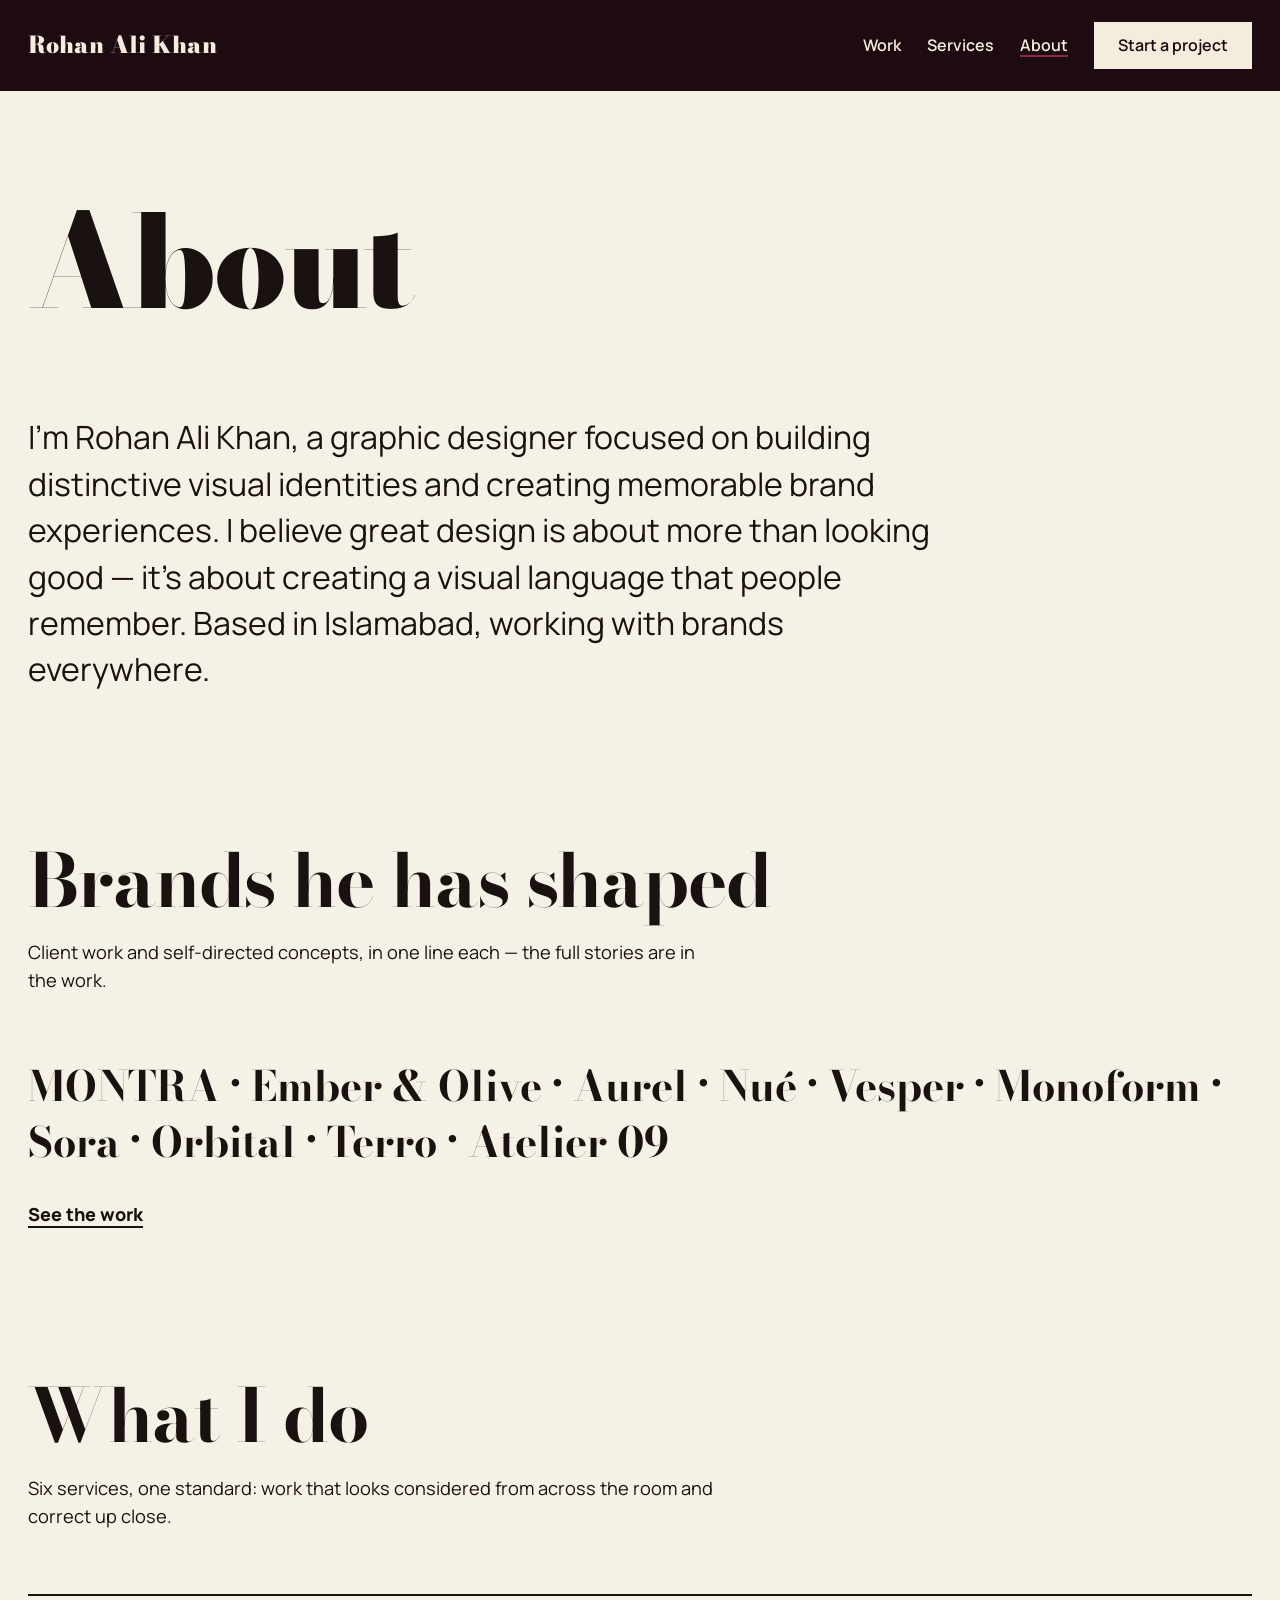
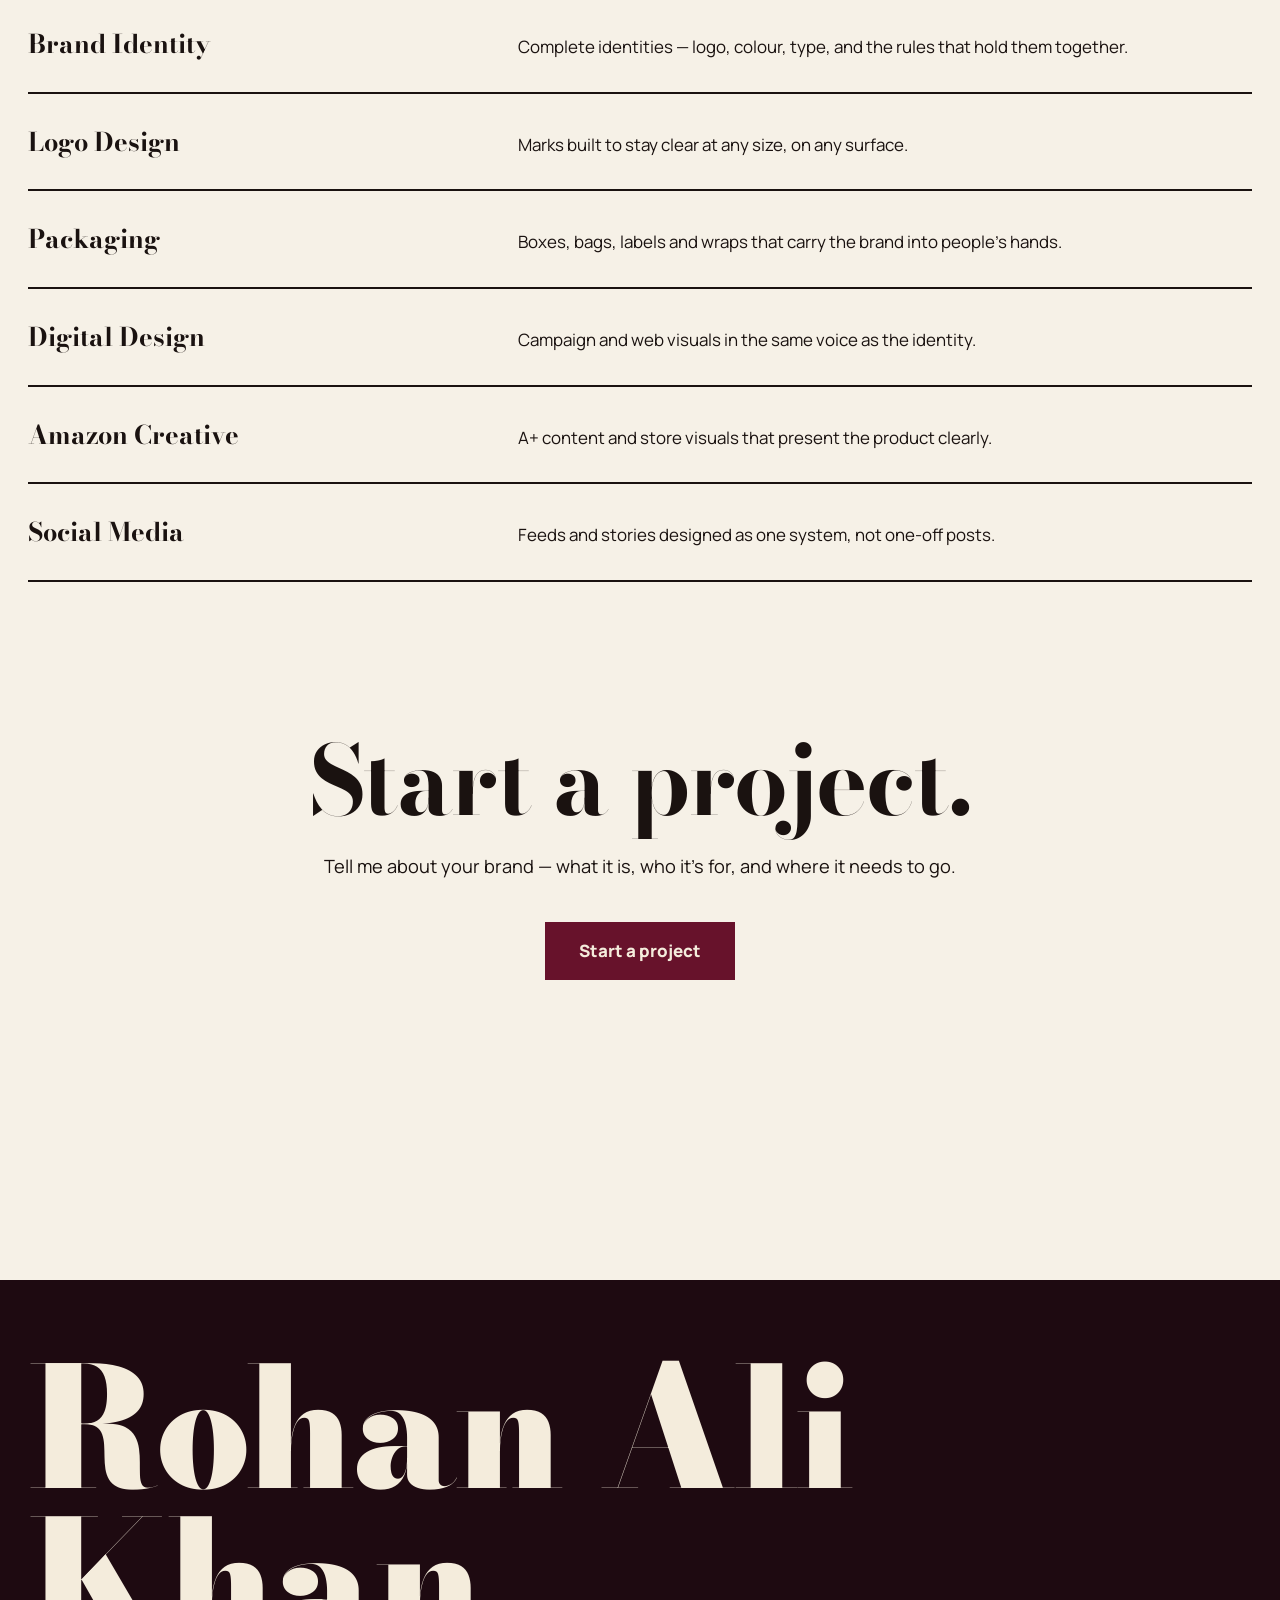
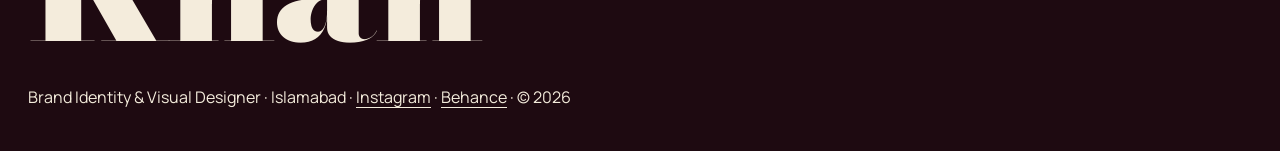
==== about.html @ f323a40a "Rebuild — wine theme, 7 pages, JavaScript interactions, interactive 3D hero form" ====
<!DOCTYPE html>
<html lang="en">
<head>
<meta charset="UTF-8">
<meta name="viewport" content="width=device-width, initial-scale=1.0">
<title>About — Rohan Ali Khan</title>
<meta name="description" content="About Rohan Ali Khan — graphic designer in Islamabad focused on distinctive visual identities and memorable brand experiences. Services: brand identity, logo design, packaging, digital design, Amazon creative, social media.">
<meta property="og:title" content="About — Rohan Ali Khan">
<meta property="og:type" content="website">
<script>document.documentElement.className += " js";</script>
<link rel="preconnect" href="https://fonts.googleapis.com">
<link rel="preconnect" href="https://fonts.gstatic.com" crossorigin>
<link href="https://fonts.googleapis.com/css2?family=Bodoni+Moda:ital,opsz,wght@0,6..96,500;0,6..96,700;0,6..96,900;1,6..96,500;1,6..96,700&family=Manrope:wght@400;600;800&display=swap" rel="stylesheet">
<link rel="stylesheet" href="assets/css/style.css">
</head>
<body>
<a class="skip" href="#about">Skip to about</a>

<header class="nav">
  <a class="wordmark" href="index.html">Rohan Ali Khan</a>
  <button class="menu-btn" aria-expanded="false" aria-controls="navlinks">Menu</button>
  <nav id="navlinks" aria-label="Sections">
    <a href="work.html">Work</a>
    <a href="about.html#services">Services</a>
    <a href="about.html" aria-current="page">About</a>
    <a class="nav-cta" href="contact.html">Start a project</a>
  </nav>
</header>

<main>
  <div class="page-hero">
    <div class="wrap">
      <h1>About</h1>
    </div>
  </div>

  <section id="about" style="padding-top:70px">
    <div class="wrap reveal">
      <p class="about-copy">I&rsquo;m Rohan Ali Khan, a graphic designer focused on building distinctive visual identities and creating memorable brand experiences. I believe great design is about more than looking good — it&rsquo;s about creating a visual language that people remember. Based in Islamabad, working with brands everywhere.</p>
    </div>
  </section>

  <section>
    <div class="wrap reveal">
      <div class="section-head">
        <h2>Brands he has shaped</h2>
        <p>Client work and self-directed concepts, in one line each — the full stories are in the work.</p>
      </div>
      <p class="brand-names">MONTRA · Ember &amp; Olive · Aurel · Nu&eacute; · Vesper · Monoform · Sora · Orbital · Terro · Atelier 09</p>
      <p style="margin-top:30px"><a class="text-link" href="work.html">See the work</a></p>
    </div>
  </section>

  <section id="services">
    <div class="wrap">
      <div class="section-head reveal">
        <h2>What I do</h2>
        <p>Six services, one standard: work that looks considered from across the room and correct up close.</p>
      </div>
      <dl class="service-list reveal">
        <div class="service-row"><dt>Brand Identity</dt><dd>Complete identities — logo, colour, type, and the rules that hold them together.</dd></div>
        <div class="service-row"><dt>Logo Design</dt><dd>Marks built to stay clear at any size, on any surface.</dd></div>
        <div class="service-row"><dt>Packaging</dt><dd>Boxes, bags, labels and wraps that carry the brand into people&rsquo;s hands.</dd></div>
        <div class="service-row"><dt>Digital Design</dt><dd>Campaign and web visuals in the same voice as the identity.</dd></div>
        <div class="service-row"><dt>Amazon Creative</dt><dd>A+ content and store visuals that present the product clearly.</dd></div>
        <div class="service-row"><dt>Social Media</dt><dd>Feeds and stories designed as one system, not one-off posts.</dd></div>
      </dl>
    </div>
  </section>

  <section class="contact">
    <div class="wrap reveal">
      <h2>Start a project.</h2>
      <p>Tell me about your brand — what it is, who it&rsquo;s for, and where it needs to go.</p>
      <div class="contact-actions">
        <a class="btn" href="contact.html">Start a project</a>
      </div>
    </div>
  </section>
</main>

<footer class="footer">
  <p class="footer-name">Rohan Ali Khan</p>
  <p class="footer-small">Brand Identity &amp; Visual Designer · Islamabad · <a href="https://www.instagram.com/rohaan_alie/" target="_blank" rel="noopener">Instagram</a> · <a href="https://www.behance.net/rohanalikhan2" target="_blank" rel="noopener">Behance</a> · &copy; 2026</p>
</footer>

<script src="assets/js/main.js" defer></script>
</body>
</html>
---- assets/css/style.css ----
/* Rohan Ali Khan — theme: warm cream, espresso ink, Aurel wine (from his Aurel identity).
   Dark wine-black for hero, dark chapters and footer. Bodoni Moda + Manrope (his own pairing).
   Square corners. Motion: marquee, one reveal pattern, cursor preview, one 3D form. */
:root {
  --paper: #f6f1e7;
  --paper-deep: #ece2cd;
  --ink: #1a1210;
  --dark: #1e0a11;
  --dark-2: #2c0f1a;
  --cream: #f4ecdc;
  --accent: #67122b;
  --accent-soft: #8a2a44;
  --measure: 1240px;
  --margin: 28px;
  --ease-out: cubic-bezier(0.23, 1, 0.32, 1);
}
* { box-sizing: border-box; margin: 0; padding: 0; }
html { scroll-behavior: smooth; }
body {
  background: var(--paper); color: var(--ink);
  font-family: "Manrope", Helvetica, sans-serif;
  font-size: 18px; line-height: 1.55;
  -webkit-font-smoothing: antialiased; overflow-x: hidden;
}
img { display: block; max-width: 100%; height: auto; background: var(--paper-deep); }
figure { margin: 0; }
a { color: inherit; }
::selection { background: var(--accent); color: var(--cream); }

.skip { position: absolute; left: -999px; top: 0; background: var(--cream); color: var(--ink); padding: 12px 20px; z-index: 200; text-decoration: none; }
.skip:focus { left: 12px; top: 12px; }
:focus-visible { outline: 3px solid var(--accent); outline-offset: 3px; }
.hero :focus-visible, .block-dark :focus-visible, .nav :focus-visible, .footer :focus-visible { outline-color: var(--cream); }

/* ---------- type ---------- */
h1, h2, h3 { font-family: "Bodoni Moda", Didot, serif; font-weight: 700; letter-spacing: -0.015em; text-wrap: balance; }
h2 { font-size: clamp(2.7rem, 6vw, 4.6rem); line-height: 1.02; }
h3 { font-size: clamp(2.4rem, 5vw, 4rem); line-height: 1.02; }
.lede { font-size: clamp(1.1rem, 1.8vw, 1.32rem); line-height: 1.55; max-width: 34em; }
p { max-width: 38em; }
em.accent-word { font-style: italic; font-weight: 500; color: var(--accent-soft); }
.block-dark em.accent-word, .hero em.accent-word { color: #e3b7c2; }

/* ---------- nav ---------- */
.nav {
  background: var(--dark); color: var(--cream);
  display: flex; align-items: center; gap: 32px; flex-wrap: wrap;
  padding: 22px max(var(--margin), calc((100vw - var(--measure)) / 2));
  position: relative; z-index: 50;
}
.wordmark { font-family: "Bodoni Moda", Didot, serif; font-weight: 900; font-size: 1.45rem; text-decoration: none; }
.nav nav { display: flex; gap: 26px; margin-left: auto; align-items: center; }
.nav nav a { text-decoration: none; font-size: 1rem; font-weight: 600; }
.nav nav a:hover { text-decoration: underline; text-underline-offset: 4px; }
.nav nav a[aria-current="page"] { text-decoration: underline; text-underline-offset: 4px; text-decoration-color: var(--accent-soft); text-decoration-thickness: 2px; }
.nav-cta { background: var(--cream); color: var(--dark); text-decoration: none; font-weight: 800; padding: 11px 24px; transition: transform 120ms var(--ease-out); }
.nav-cta:active { transform: scale(0.97); }
.menu-btn {
  display: none; margin-left: auto;
  background: none; border: 2px solid var(--cream); color: var(--cream);
  font: inherit; font-weight: 800; padding: 8px 18px; cursor: pointer;
}

/* ---------- buttons / links ---------- */
.btn { display: inline-block; background: var(--accent); color: var(--cream); font-weight: 800; font-size: 1.06rem; text-decoration: none; padding: 16px 34px; transition: transform 120ms var(--ease-out); }
.btn:active { transform: scale(0.97); }
.btn-light { background: var(--cream); color: var(--dark); }
.text-link { font-weight: 800; text-decoration: underline; text-underline-offset: 5px; text-decoration-thickness: 2px; }
.text-link:hover { background: var(--paper-deep); }
.text-link-light:hover { background: var(--dark-2); }

/* ---------- hero (dark) ---------- */
.hero { background: var(--dark); color: var(--cream); padding: 72px var(--margin) 96px; }
.hero-inner { max-width: var(--measure); margin: 0 auto; }
.hero-role { font-weight: 600; font-size: 1.05rem; margin-bottom: 40px; }
.hero-name { font-weight: 900; font-size: clamp(4.2rem, 13.5vw, 11.5rem); line-height: 0.92; letter-spacing: -0.02em; margin-bottom: 48px; }
.hero-grid { display: grid; grid-template-columns: 1.25fr 1fr; gap: 64px; align-items: center; }
.hero-line { font-family: "Bodoni Moda", Didot, serif; font-weight: 700; font-size: clamp(2rem, 4.2vw, 3.4rem); line-height: 1.08; margin-bottom: 24px; max-width: 12em; }
.hero-line em { font-style: italic; font-weight: 500; color: #e3b7c2; }
.hero-copy .lede { margin-bottom: 36px; }
.hero-actions { display: flex; align-items: center; gap: 28px; flex-wrap: wrap; }
.stage { position: relative; aspect-ratio: 1 / 1; max-width: 540px; width: 100%; justify-self: end; background: var(--dark-2); overflow: hidden; }
.stage img.poster { position: absolute; inset: 0; width: 100%; height: 100%; object-fit: cover; background: var(--dark-2); }
.stage canvas { position: absolute; inset: 0; width: 100%; height: 100%; display: block; touch-action: pan-y; cursor: grab; }
.stage canvas:active { cursor: grabbing; }
.stage .hint { position: absolute; left: 14px; bottom: 12px; font-size: 0.85rem; font-weight: 600; color: var(--cream); opacity: 0; }
.stage.live .hint { opacity: 0.75; }
.stage.live img.poster { display: none; }

@keyframes rise { from { opacity: 0; transform: translateY(18px); } to { opacity: 1; transform: none; } }
.hero-role, .hero-name, .hero-copy > *, .stage { animation: rise 300ms var(--ease-out) both; }
.hero-name { animation-delay: 60ms; }
.hero-copy > *:nth-child(1) { animation-delay: 130ms; }
.hero-copy > *:nth-child(2) { animation-delay: 190ms; }
.hero-copy > *:nth-child(3) { animation-delay: 250ms; }
.stage { animation-delay: 160ms; }

/* ---------- marquee ---------- */
.marquee { border-bottom: 2px solid var(--ink); overflow: hidden; padding: 26px 0; }
.marquee-track { display: flex; width: max-content; font-family: "Bodoni Moda", Didot, serif; font-weight: 700; font-size: clamp(1.7rem, 3.4vw, 2.7rem); white-space: nowrap; animation: marquee 46s linear infinite; }
@keyframes marquee { from { transform: translateX(0); } to { transform: translateX(-50%); } }

/* ---------- sections ---------- */
section { padding: 150px var(--margin) 0; }
.wrap { max-width: var(--measure); margin-left: auto; margin-right: auto; }
.section-head { margin-bottom: 64px; }
.section-head h2 { margin-bottom: 20px; }
.section-head p { font-size: 1.14rem; }
.block-dark { background: var(--dark); color: var(--cream); }
.block-dark img { background: var(--dark-2); }

/* reveal — one pattern, only when JS is available */
html.js .reveal { opacity: 0; transform: translateY(24px); }
html.js .reveal.in { opacity: 1; transform: none; transition: opacity 500ms var(--ease-out), transform 500ms var(--ease-out); }

/* ---------- home: project teasers ---------- */
.teaser { display: grid; grid-template-columns: 1.5fr 1fr; gap: 48px; align-items: center; padding: 56px 0; border-top: 2px solid var(--ink); text-decoration: none; }
.teaser img { width: 100%; }
.teaser h3 { margin-bottom: 12px; }
.teaser .scope { font-weight: 800; margin-bottom: 12px; }
.teaser .go { font-weight: 800; text-decoration: underline; text-underline-offset: 5px; text-decoration-thickness: 2px; }
.teaser:hover h3 { color: var(--accent); }

/* ---------- work page: index list ---------- */
.work-list { border-top: 2px solid var(--ink); }
.work-row { display: grid; grid-template-columns: auto 1fr auto; gap: 8px 36px; align-items: baseline; padding: 34px 0; border-bottom: 2px solid var(--ink); text-decoration: none; }
.work-row .w-name { font-family: "Bodoni Moda", Didot, serif; font-weight: 700; font-size: clamp(2rem, 5vw, 3.6rem); line-height: 1; }
.work-row .w-scope { font-weight: 600; }
.work-row .w-year { font-weight: 800; color: var(--accent); }
.work-row:hover .w-name { color: var(--accent); }
#preview { position: fixed; z-index: 60; width: 320px; aspect-ratio: 3 / 2; pointer-events: none; overflow: hidden; opacity: 0; transform: translate(-50%, -60%) scale(0.96); transition: opacity 160ms var(--ease-out), transform 160ms var(--ease-out); }
#preview.on { opacity: 1; transform: translate(-50%, -60%) scale(1); }
#preview img { width: 100%; height: 100%; object-fit: cover; }

/* ---------- project pages ---------- */
.page-hero { padding: 110px var(--margin) 0; }
.page-hero h1 { font-family: "Bodoni Moda", Didot, serif; font-weight: 900; font-size: clamp(3.4rem, 10vw, 8rem); line-height: 0.95; letter-spacing: -0.02em; margin-bottom: 22px; }
.page-hero .scope { font-weight: 800; font-size: 1.1rem; margin-bottom: 16px; }
.gallery { padding-top: 70px; }
.row { display: grid; grid-template-columns: 1fr 1fr; gap: 32px; margin-bottom: 32px; }
.row-full { grid-template-columns: 1fr; }
.row img { width: 100%; }
figcaption { font-size: 1rem; font-weight: 600; padding-top: 12px; }
.piece-dark { margin-left: calc(-1 * var(--margin)); margin-right: calc(-1 * var(--margin)); padding: 80px var(--margin) 48px; }
.piece-dark > * { max-width: var(--measure); margin-left: auto; margin-right: auto; }
.prev-next { display: flex; justify-content: space-between; gap: 24px; flex-wrap: wrap; padding: 70px 0 0; }
.prev-next a { font-family: "Bodoni Moda", Didot, serif; font-weight: 700; font-size: clamp(1.5rem, 3vw, 2.2rem); text-decoration: none; }
.prev-next a:hover { color: var(--accent); }
.prev-next .dir { display: block; font-family: "Manrope", sans-serif; font-size: 0.95rem; font-weight: 800; margin-bottom: 6px; }

/* ---------- services ---------- */
.service-list { border-top: 2px solid var(--ink); }
.service-row { display: grid; grid-template-columns: 1fr 1.6fr; gap: 6px 32px; padding: 28px 0; border-bottom: 2px solid var(--ink); align-items: baseline; }
.service-row dt { font-family: "Bodoni Moda", Didot, serif; font-weight: 700; font-size: 1.6rem; }
.service-row dd { font-size: 1.06rem; }

/* ---------- about ---------- */
.about-copy { font-size: clamp(1.35rem, 2.7vw, 2rem); line-height: 1.45; max-width: 29em; }
.brand-names { font-family: "Bodoni Moda", Didot, serif; font-weight: 700; font-size: clamp(1.6rem, 3.6vw, 2.6rem); line-height: 1.35; }

/* ---------- contact band / page ---------- */
.contact { text-align: center; padding-bottom: 150px; }
.contact h2 { font-size: clamp(3rem, 8vw, 6rem); margin-bottom: 22px; }
.contact p { margin: 0 auto 42px; font-size: 1.14rem; }
.contact-actions { display: flex; align-items: center; justify-content: center; gap: 30px; flex-wrap: wrap; }
.contact-big { font-family: "Bodoni Moda", Didot, serif; font-weight: 900; font-size: clamp(3.2rem, 10vw, 8.5rem); line-height: 0.95; letter-spacing: -0.02em; margin-bottom: 30px; }

/* ---------- footer ---------- */
.footer { background: var(--dark); color: var(--cream); padding: 72px var(--margin) 42px; margin-top: 150px; }
.footer-name { font-family: "Bodoni Moda", Didot, serif; font-weight: 900; letter-spacing: -0.02em; line-height: 0.92; font-size: clamp(3.4rem, 13vw, 11rem); max-width: var(--measure); margin: 0 auto 26px; }
.footer-small { max-width: var(--measure); margin: 0 auto; font-size: 1rem; }
.footer-small a { text-decoration: underline; text-underline-offset: 4px; }

/* ---------- responsive ---------- */
@media (max-width: 860px) {
  .menu-btn { display: block; }
  .nav nav { display: none; width: 100%; flex-direction: column; align-items: flex-start; gap: 18px; margin-left: 0; padding: 18px 0 8px; }
  .nav.open nav { display: flex; }
  .hero-grid { grid-template-columns: 1fr; gap: 44px; }
  .stage { justify-self: start; max-width: 420px; }
  .teaser { grid-template-columns: 1fr; gap: 26px; }
  .work-row { grid-template-columns: 1fr; gap: 4px; }
  .row { grid-template-columns: 1fr; }
  .service-row { grid-template-columns: 1fr; }
  section { padding-top: 104px; }
  .hero { padding-top: 52px; }
  #preview { display: none; }
}
@media (prefers-reduced-motion: reduce) {
  html { scroll-behavior: auto; }
  .hero-role, .hero-name, .hero-copy > *, .stage { animation: none; }
  .marquee-track { animation: none; }
  html.js .reveal { opacity: 1; transform: none; }
}
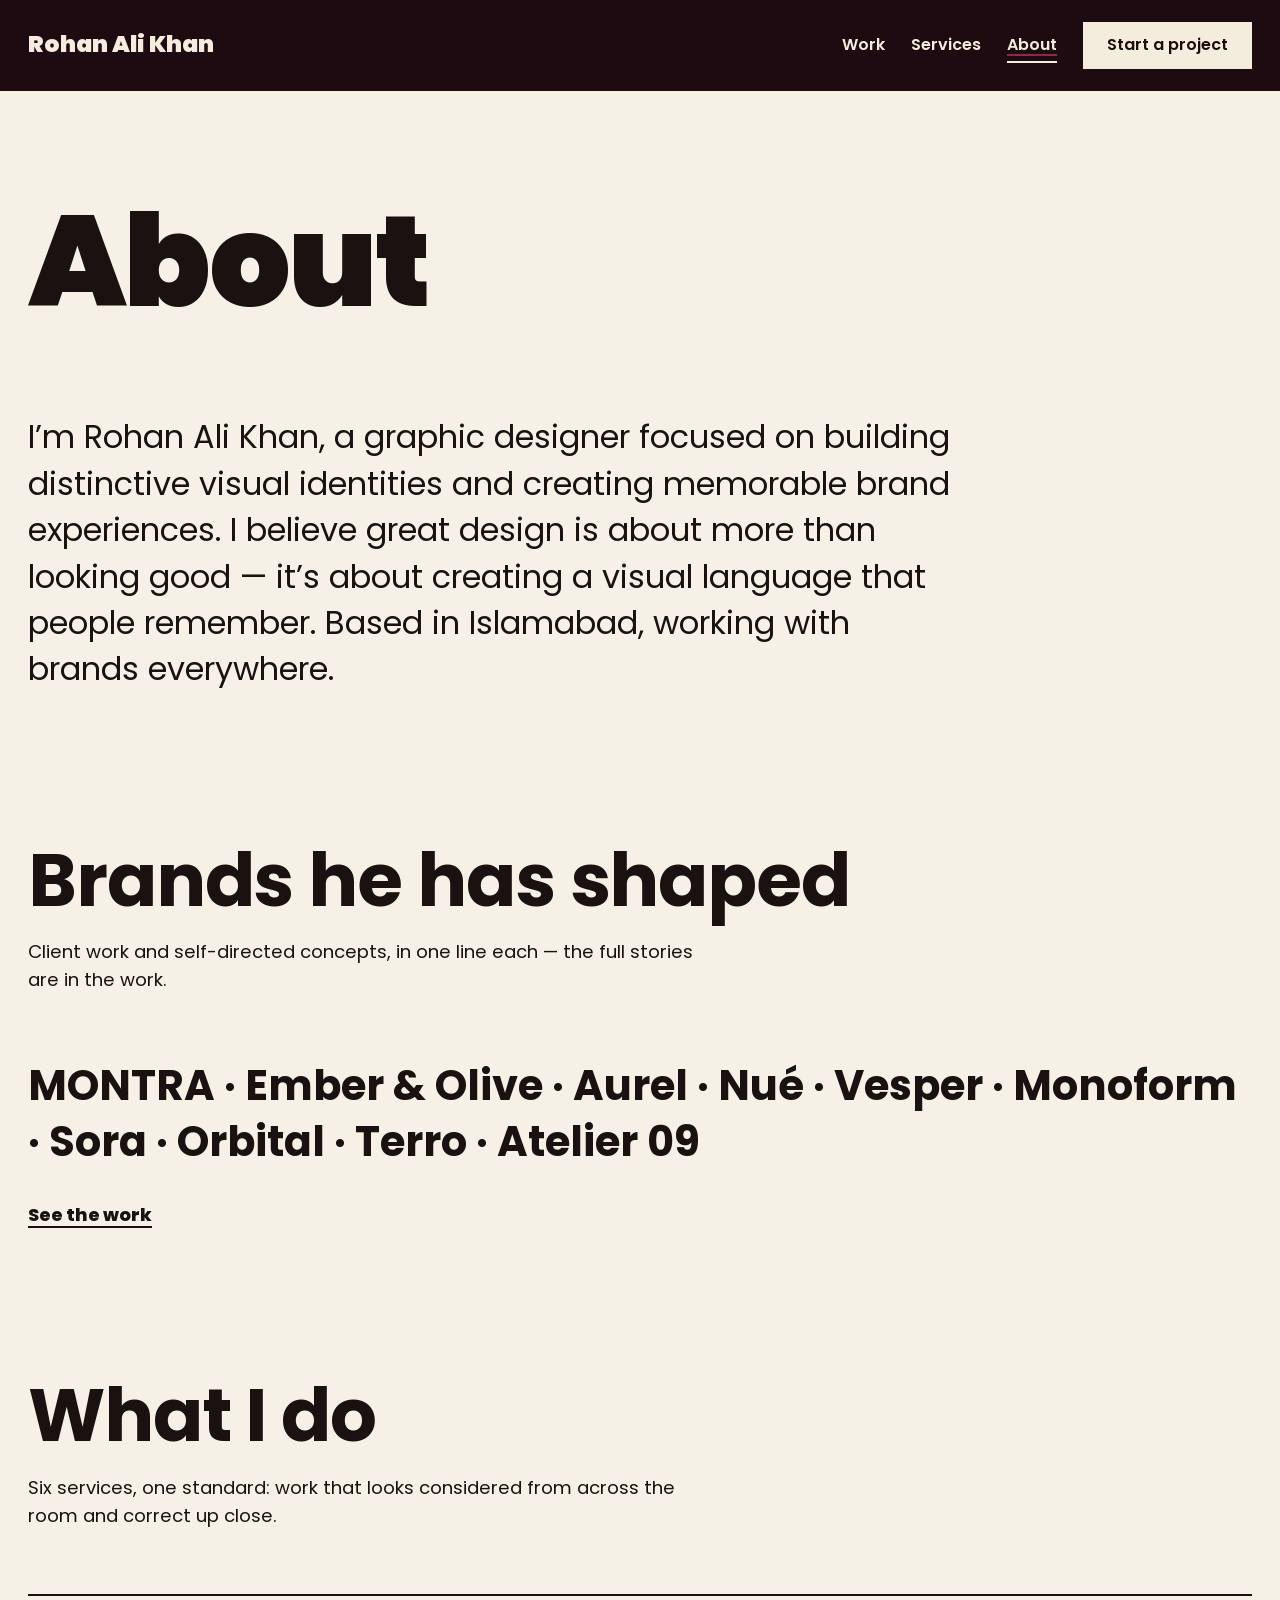
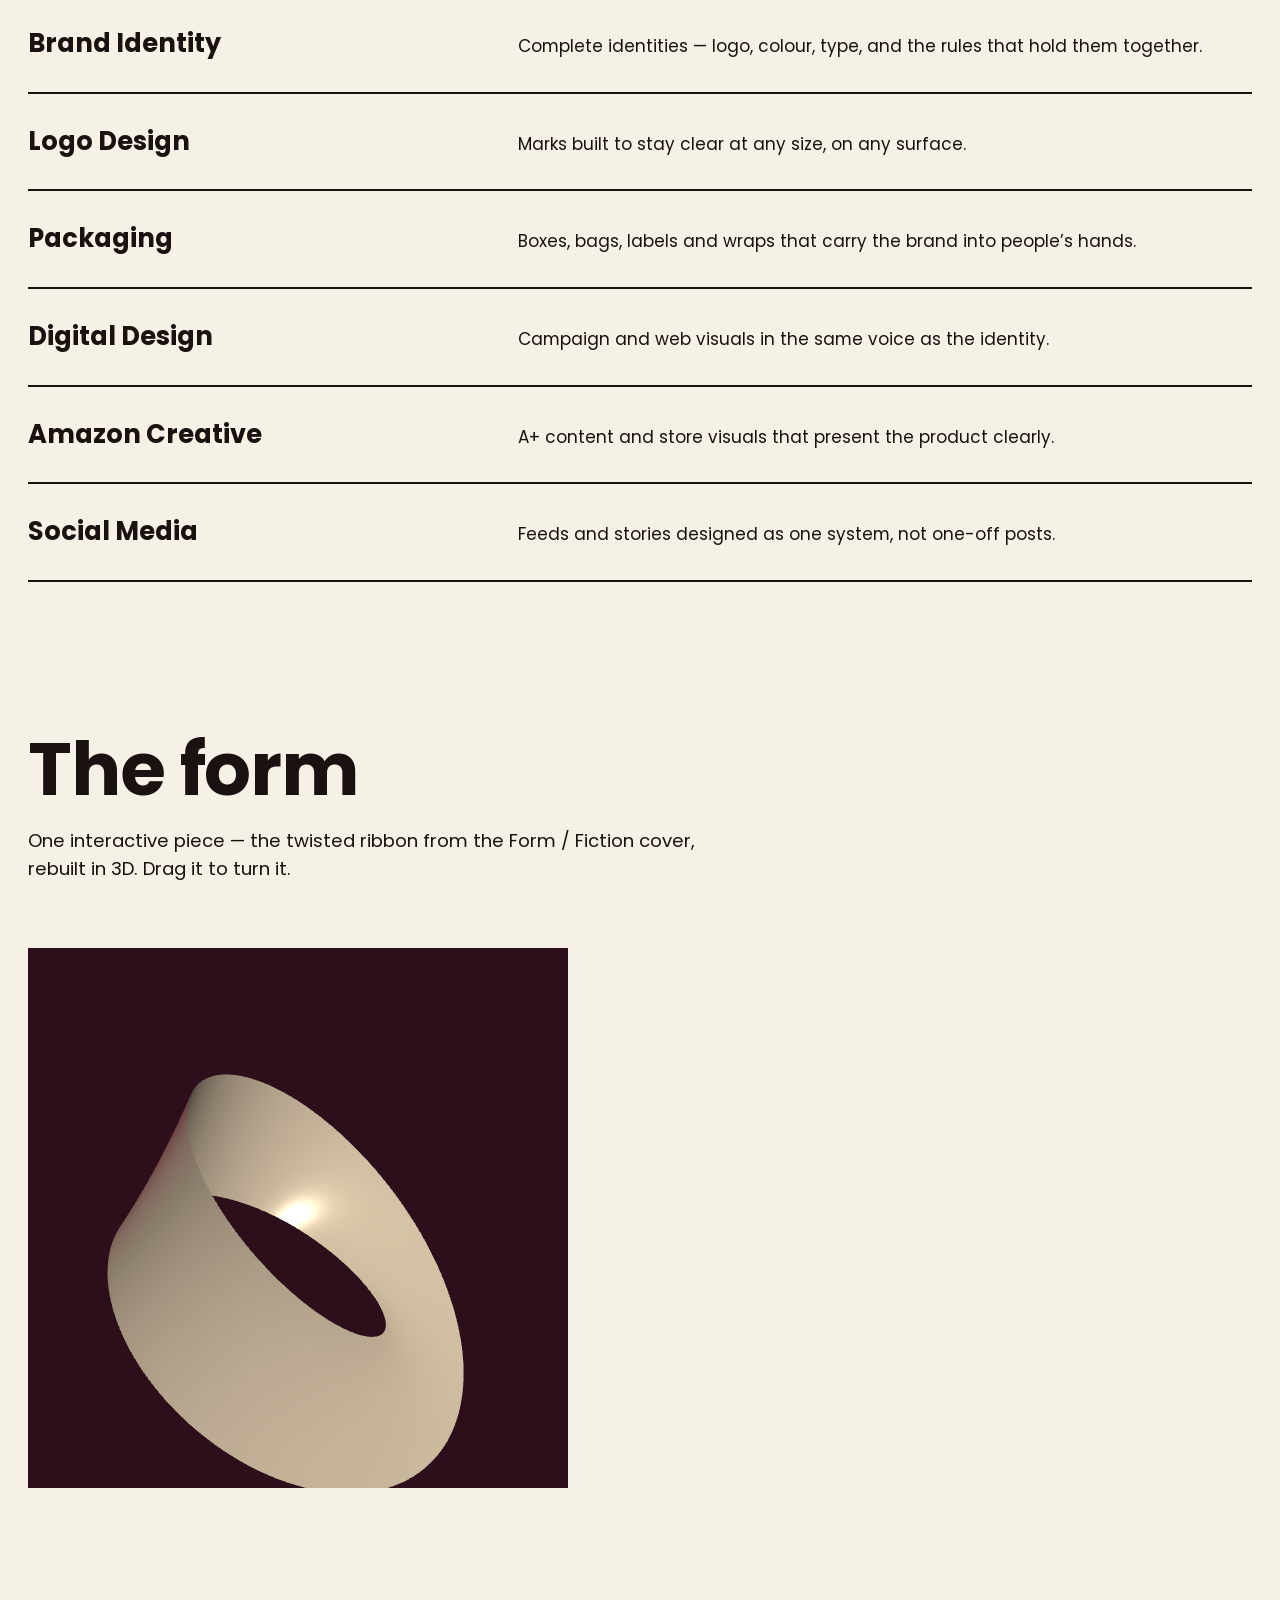
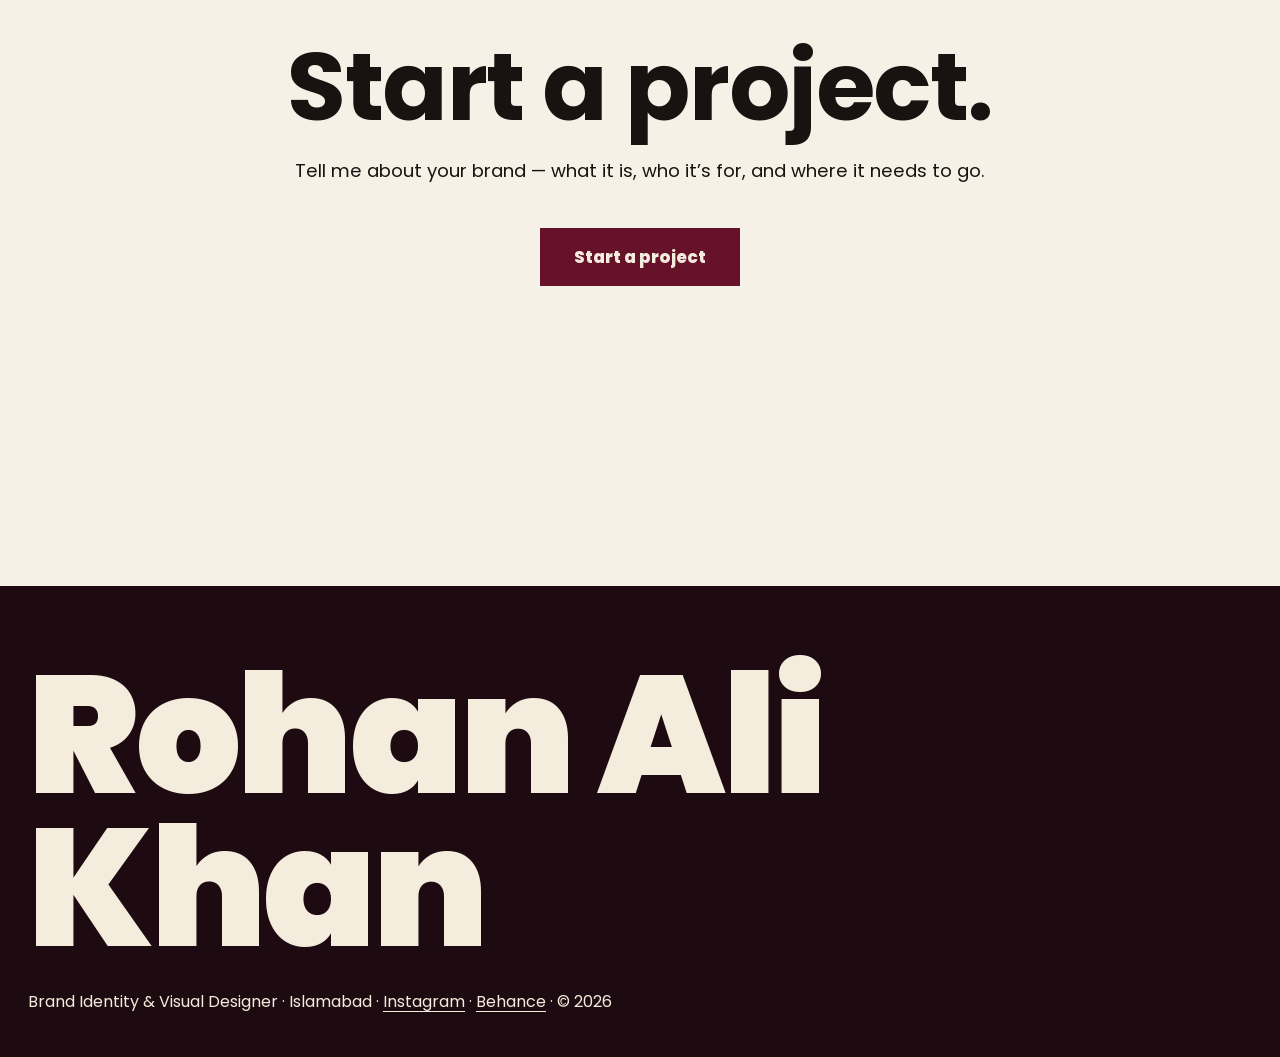
==== commit 5c4b39d2: "Poppins font, hero portrait cutout, premium motion, 3D ribbon to About" ====
--- a/about.html
+++ b/about.html
@@ -10,7 +10,7 @@
 <script>document.documentElement.className += " js";</script>
 <link rel="preconnect" href="https://fonts.googleapis.com">
 <link rel="preconnect" href="https://fonts.gstatic.com" crossorigin>
-<link href="https://fonts.googleapis.com/css2?family=Bodoni+Moda:ital,opsz,wght@0,6..96,500;0,6..96,700;0,6..96,900;1,6..96,500;1,6..96,700&family=Manrope:wght@400;600;800&display=swap" rel="stylesheet">
+<link href="https://fonts.googleapis.com/css2?family=Poppins:ital,wght@0,400;0,500;0,600;0,700;0,800;1,400;1,600&display=swap" rel="stylesheet">
 <link rel="stylesheet" href="assets/css/style.css">
 </head>
 <body>
@@ -68,6 +68,19 @@
     </div>
   </section>
 
+  <section>
+    <div class="wrap reveal">
+      <div class="section-head">
+        <h2>The form</h2>
+        <p>One interactive piece — the twisted ribbon from the Form / Fiction cover, rebuilt in 3D. Drag it to turn it.</p>
+      </div>
+      <div class="stage">
+        <img class="poster" src="assets/img/form-cover.jpg" alt="Form / Fiction logofolio cover — a black ribbon sculpture" width="1536" height="1024" loading="lazy" decoding="async">
+        <span class="hint">Drag to turn</span>
+      </div>
+    </div>
+  </section>
+
   <section class="contact">
     <div class="wrap reveal">
       <h2>Start a project.</h2>
@@ -85,5 +98,6 @@
 </footer>
 
 <script src="assets/js/main.js" defer></script>
+<script type="module" src="assets/js/three-form.js"></script>
 </body>
 </html>
--- a/assets/css/style.css
+++ b/assets/css/style.css
@@ -1,6 +1,7 @@
 /* Rohan Ali Khan — theme: warm cream, espresso ink, Aurel wine (from his Aurel identity).
-   Dark wine-black for hero, dark chapters and footer. Bodoni Moda + Manrope (his own pairing).
-   Square corners. Motion: marquee, one reveal pattern, cursor preview, one 3D form. */
+   Type: Poppins — the font from his own Instagram posts (heavy rounded grotesque, 400–800).
+   Square corners. Motion: hero portrait entrance + float, marquee, one reveal pattern,
+   cursor preview, one 3D form on About. All motion disabled under prefers-reduced-motion. */
 :root {
   --paper: #f6f1e7;
   --paper-deep: #ece2cd;
@@ -18,10 +19,12 @@
 html { scroll-behavior: smooth; }
 body {
   background: var(--paper); color: var(--ink);
-  font-family: "Manrope", Helvetica, sans-serif;
+  font-family: "Poppins", Helvetica, sans-serif;
   font-size: 18px; line-height: 1.55;
   -webkit-font-smoothing: antialiased; overflow-x: hidden;
-}
+  animation: page-in 500ms ease-out both;
+}
+@keyframes page-in { from { opacity: 0; } to { opacity: 1; } }
 img { display: block; max-width: 100%; height: auto; background: var(--paper-deep); }
 figure { margin: 0; }
 a { color: inherit; }
@@ -33,7 +36,7 @@
 .hero :focus-visible, .block-dark :focus-visible, .nav :focus-visible, .footer :focus-visible { outline-color: var(--cream); }
 
 /* ---------- type ---------- */
-h1, h2, h3 { font-family: "Bodoni Moda", Didot, serif; font-weight: 700; letter-spacing: -0.015em; text-wrap: balance; }
+h1, h2, h3 { font-family: "Poppins", sans-serif; font-weight: 700; letter-spacing: -0.015em; text-wrap: balance; }
 h2 { font-size: clamp(2.7rem, 6vw, 4.6rem); line-height: 1.02; }
 h3 { font-size: clamp(2.4rem, 5vw, 4rem); line-height: 1.02; }
 .lede { font-size: clamp(1.1rem, 1.8vw, 1.32rem); line-height: 1.55; max-width: 34em; }
@@ -48,9 +51,12 @@
   padding: 22px max(var(--margin), calc((100vw - var(--measure)) / 2));
   position: relative; z-index: 50;
 }
-.wordmark { font-family: "Bodoni Moda", Didot, serif; font-weight: 900; font-size: 1.45rem; text-decoration: none; }
+.wordmark { font-family: "Poppins", sans-serif; font-weight: 900; font-size: 1.45rem; text-decoration: none; }
 .nav nav { display: flex; gap: 26px; margin-left: auto; align-items: center; }
-.nav nav a { text-decoration: none; font-size: 1rem; font-weight: 600; }
+.nav nav a { text-decoration: none; font-size: 1rem; font-weight: 600; position: relative; }
+.nav nav a::after { content: ""; position: absolute; left: 0; bottom: -5px; height: 2px; width: 100%; background: currentColor; transform: scaleX(0); transform-origin: left; transition: transform 320ms var(--ease-out); }
+.nav nav a:hover::after { transform: scaleX(1); }
+.nav nav a[aria-current="page"]::after { transform: scaleX(1); }
 .nav nav a:hover { text-decoration: underline; text-underline-offset: 4px; }
 .nav nav a[aria-current="page"] { text-decoration: underline; text-underline-offset: 4px; text-decoration-color: var(--accent-soft); text-decoration-thickness: 2px; }
 .nav-cta { background: var(--cream); color: var(--dark); text-decoration: none; font-weight: 800; padding: 11px 24px; transition: transform 120ms var(--ease-out); }
@@ -73,9 +79,9 @@
 .hero { background: var(--dark); color: var(--cream); padding: 72px var(--margin) 96px; }
 .hero-inner { max-width: var(--measure); margin: 0 auto; }
 .hero-role { font-weight: 600; font-size: 1.05rem; margin-bottom: 40px; }
-.hero-name { font-weight: 900; font-size: clamp(4.2rem, 13.5vw, 11.5rem); line-height: 0.92; letter-spacing: -0.02em; margin-bottom: 48px; }
+.hero-name { font-weight: 800; font-size: clamp(4.2rem, 13.5vw, 11.5rem); line-height: 0.92; letter-spacing: -0.03em; margin-bottom: 48px; }
 .hero-grid { display: grid; grid-template-columns: 1.25fr 1fr; gap: 64px; align-items: center; }
-.hero-line { font-family: "Bodoni Moda", Didot, serif; font-weight: 700; font-size: clamp(2rem, 4.2vw, 3.4rem); line-height: 1.08; margin-bottom: 24px; max-width: 12em; }
+.hero-line { font-family: "Poppins", sans-serif; font-weight: 700; font-size: clamp(2rem, 4.2vw, 3.4rem); line-height: 1.08; margin-bottom: 24px; max-width: 12em; }
 .hero-line em { font-style: italic; font-weight: 500; color: #e3b7c2; }
 .hero-copy .lede { margin-bottom: 36px; }
 .hero-actions { display: flex; align-items: center; gap: 28px; flex-wrap: wrap; }
@@ -87,6 +93,12 @@
 .stage.live .hint { opacity: 0.75; }
 .stage.live img.poster { display: none; }
 
+/* hero portrait — the opening image: cut-out portrait, animated entrance + slow float */
+.hero-portrait { justify-self: end; max-width: 520px; width: 100%; animation: portrait-in 1000ms cubic-bezier(0.22, 1, 0.36, 1) 300ms both; }
+.hero-portrait img { width: 100%; background: none; animation: portrait-float 7s ease-in-out 1.4s infinite alternate; }
+@keyframes portrait-in { from { opacity: 0; transform: translateY(36px) scale(0.96); } to { opacity: 1; transform: none; } }
+@keyframes portrait-float { from { transform: translateY(0); } to { transform: translateY(-12px); } }
+
 @keyframes rise { from { opacity: 0; transform: translateY(18px); } to { opacity: 1; transform: none; } }
 .hero-role, .hero-name, .hero-copy > *, .stage { animation: rise 300ms var(--ease-out) both; }
 .hero-name { animation-delay: 60ms; }
@@ -97,7 +109,7 @@
 
 /* ---------- marquee ---------- */
 .marquee { border-bottom: 2px solid var(--ink); overflow: hidden; padding: 26px 0; }
-.marquee-track { display: flex; width: max-content; font-family: "Bodoni Moda", Didot, serif; font-weight: 700; font-size: clamp(1.7rem, 3.4vw, 2.7rem); white-space: nowrap; animation: marquee 46s linear infinite; }
+.marquee-track { display: flex; width: max-content; font-family: "Poppins", sans-serif; font-weight: 700; font-size: clamp(1.7rem, 3.4vw, 2.7rem); white-space: nowrap; animation: marquee 46s linear infinite; }
 @keyframes marquee { from { transform: translateX(0); } to { transform: translateX(-50%); } }
 
 /* ---------- sections ---------- */
@@ -110,8 +122,8 @@
 .block-dark img { background: var(--dark-2); }
 
 /* reveal — one pattern, only when JS is available */
-html.js .reveal { opacity: 0; transform: translateY(24px); }
-html.js .reveal.in { opacity: 1; transform: none; transition: opacity 500ms var(--ease-out), transform 500ms var(--ease-out); }
+html.js .reveal { opacity: 0; transform: translateY(28px); }
+html.js .reveal.in { opacity: 1; transform: none; transition: opacity 700ms var(--ease-out), transform 700ms cubic-bezier(0.22, 1, 0.36, 1); }
 
 /* ---------- home: project teasers ---------- */
 .teaser { display: grid; grid-template-columns: 1.5fr 1fr; gap: 48px; align-items: center; padding: 56px 0; border-top: 2px solid var(--ink); text-decoration: none; }
@@ -124,7 +136,7 @@
 /* ---------- work page: index list ---------- */
 .work-list { border-top: 2px solid var(--ink); }
 .work-row { display: grid; grid-template-columns: auto 1fr auto; gap: 8px 36px; align-items: baseline; padding: 34px 0; border-bottom: 2px solid var(--ink); text-decoration: none; }
-.work-row .w-name { font-family: "Bodoni Moda", Didot, serif; font-weight: 700; font-size: clamp(2rem, 5vw, 3.6rem); line-height: 1; }
+.work-row .w-name { font-family: "Poppins", sans-serif; font-weight: 700; font-size: clamp(2rem, 5vw, 3.6rem); line-height: 1; }
 .work-row .w-scope { font-weight: 600; }
 .work-row .w-year { font-weight: 800; color: var(--accent); }
 .work-row:hover .w-name { color: var(--accent); }
@@ -134,7 +146,7 @@
 
 /* ---------- project pages ---------- */
 .page-hero { padding: 110px var(--margin) 0; }
-.page-hero h1 { font-family: "Bodoni Moda", Didot, serif; font-weight: 900; font-size: clamp(3.4rem, 10vw, 8rem); line-height: 0.95; letter-spacing: -0.02em; margin-bottom: 22px; }
+.page-hero h1 { font-family: "Poppins", sans-serif; font-weight: 900; font-size: clamp(3.4rem, 10vw, 8rem); line-height: 0.95; letter-spacing: -0.02em; margin-bottom: 22px; }
 .page-hero .scope { font-weight: 800; font-size: 1.1rem; margin-bottom: 16px; }
 .gallery { padding-top: 70px; }
 .row { display: grid; grid-template-columns: 1fr 1fr; gap: 32px; margin-bottom: 32px; }
@@ -144,30 +156,30 @@
 .piece-dark { margin-left: calc(-1 * var(--margin)); margin-right: calc(-1 * var(--margin)); padding: 80px var(--margin) 48px; }
 .piece-dark > * { max-width: var(--measure); margin-left: auto; margin-right: auto; }
 .prev-next { display: flex; justify-content: space-between; gap: 24px; flex-wrap: wrap; padding: 70px 0 0; }
-.prev-next a { font-family: "Bodoni Moda", Didot, serif; font-weight: 700; font-size: clamp(1.5rem, 3vw, 2.2rem); text-decoration: none; }
+.prev-next a { font-family: "Poppins", sans-serif; font-weight: 700; font-size: clamp(1.5rem, 3vw, 2.2rem); text-decoration: none; }
 .prev-next a:hover { color: var(--accent); }
-.prev-next .dir { display: block; font-family: "Manrope", sans-serif; font-size: 0.95rem; font-weight: 800; margin-bottom: 6px; }
+.prev-next .dir { display: block; font-family: "Poppins", sans-serif; font-size: 0.95rem; font-weight: 800; margin-bottom: 6px; }
 
 /* ---------- services ---------- */
 .service-list { border-top: 2px solid var(--ink); }
 .service-row { display: grid; grid-template-columns: 1fr 1.6fr; gap: 6px 32px; padding: 28px 0; border-bottom: 2px solid var(--ink); align-items: baseline; }
-.service-row dt { font-family: "Bodoni Moda", Didot, serif; font-weight: 700; font-size: 1.6rem; }
+.service-row dt { font-family: "Poppins", sans-serif; font-weight: 700; font-size: 1.6rem; }
 .service-row dd { font-size: 1.06rem; }
 
 /* ---------- about ---------- */
 .about-copy { font-size: clamp(1.35rem, 2.7vw, 2rem); line-height: 1.45; max-width: 29em; }
-.brand-names { font-family: "Bodoni Moda", Didot, serif; font-weight: 700; font-size: clamp(1.6rem, 3.6vw, 2.6rem); line-height: 1.35; }
+.brand-names { font-family: "Poppins", sans-serif; font-weight: 700; font-size: clamp(1.6rem, 3.6vw, 2.6rem); line-height: 1.35; }
 
 /* ---------- contact band / page ---------- */
 .contact { text-align: center; padding-bottom: 150px; }
 .contact h2 { font-size: clamp(3rem, 8vw, 6rem); margin-bottom: 22px; }
 .contact p { margin: 0 auto 42px; font-size: 1.14rem; }
 .contact-actions { display: flex; align-items: center; justify-content: center; gap: 30px; flex-wrap: wrap; }
-.contact-big { font-family: "Bodoni Moda", Didot, serif; font-weight: 900; font-size: clamp(3.2rem, 10vw, 8.5rem); line-height: 0.95; letter-spacing: -0.02em; margin-bottom: 30px; }
+.contact-big { font-family: "Poppins", sans-serif; font-weight: 900; font-size: clamp(3.2rem, 10vw, 8.5rem); line-height: 0.95; letter-spacing: -0.02em; margin-bottom: 30px; }
 
 /* ---------- footer ---------- */
 .footer { background: var(--dark); color: var(--cream); padding: 72px var(--margin) 42px; margin-top: 150px; }
-.footer-name { font-family: "Bodoni Moda", Didot, serif; font-weight: 900; letter-spacing: -0.02em; line-height: 0.92; font-size: clamp(3.4rem, 13vw, 11rem); max-width: var(--measure); margin: 0 auto 26px; }
+.footer-name { font-family: "Poppins", sans-serif; font-weight: 900; letter-spacing: -0.02em; line-height: 0.92; font-size: clamp(3.4rem, 13vw, 11rem); max-width: var(--measure); margin: 0 auto 26px; }
 .footer-small { max-width: var(--measure); margin: 0 auto; font-size: 1rem; }
 .footer-small a { text-decoration: underline; text-underline-offset: 4px; }
 
@@ -178,6 +190,7 @@
   .nav.open nav { display: flex; }
   .hero-grid { grid-template-columns: 1fr; gap: 44px; }
   .stage { justify-self: start; max-width: 420px; }
+  .hero-portrait { justify-self: start; max-width: 420px; }
   .teaser { grid-template-columns: 1fr; gap: 26px; }
   .work-row { grid-template-columns: 1fr; gap: 4px; }
   .row { grid-template-columns: 1fr; }
@@ -188,7 +201,9 @@
 }
 @media (prefers-reduced-motion: reduce) {
   html { scroll-behavior: auto; }
-  .hero-role, .hero-name, .hero-copy > *, .stage { animation: none; }
+  body { animation: none; }
+  .hero-role, .hero-name, .hero-copy > *, .stage, .hero-portrait { animation: none; }
+  .hero-portrait img { animation: none; }
   .marquee-track { animation: none; }
   html.js .reveal { opacity: 1; transform: none; }
 }
